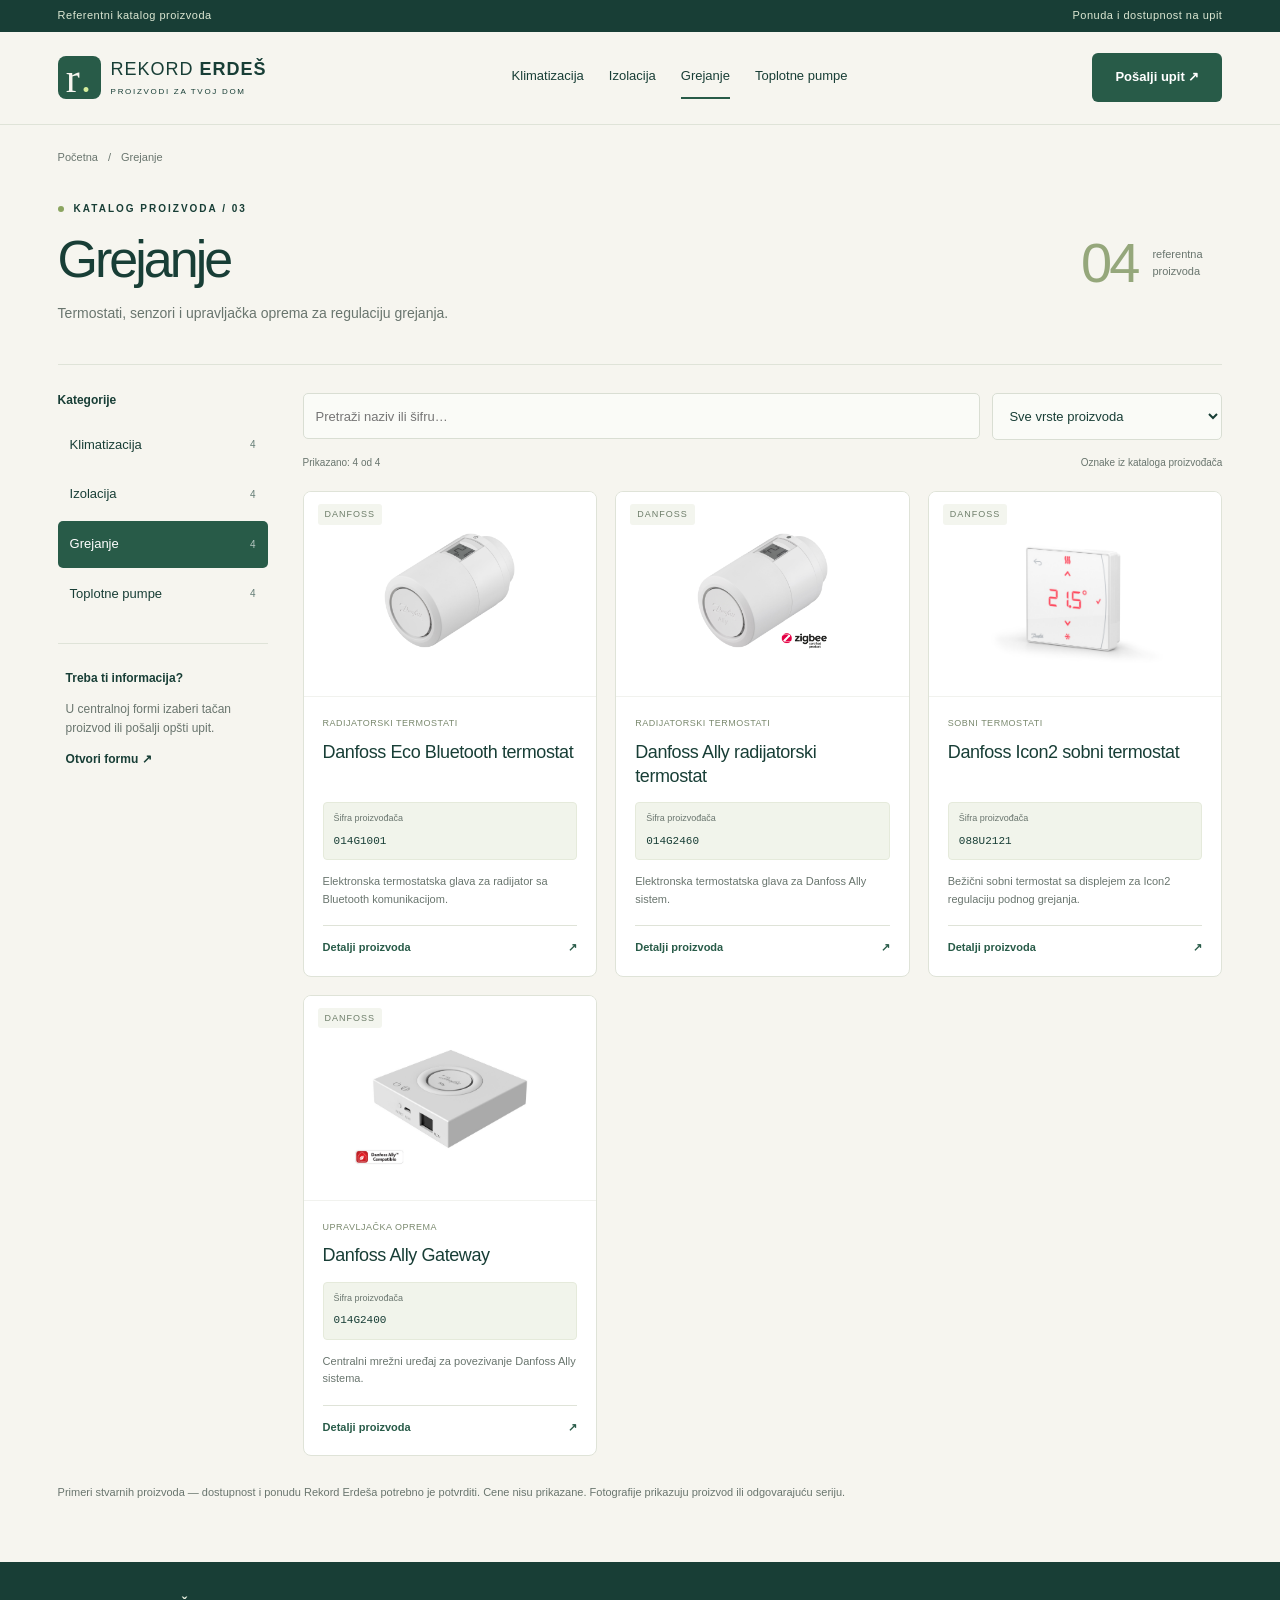
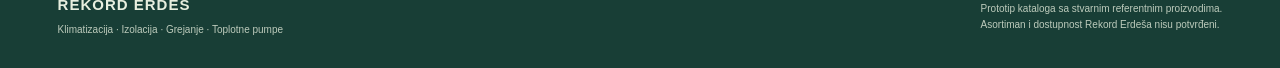
==== grejanje.html @ 4fff4fd4 "Add files via upload" ====
<!doctype html><html lang="sr-Latn"><head><meta charset="utf-8"><meta name="viewport" content="width=device-width,initial-scale=1"><meta name="description" content="Katalog proizvoda za klimatizaciju, izolaciju i grejanje. Pronađi model i pošalji upit."><title>Grejanje | Rekord Erdeš</title><link rel="stylesheet" href="catalog.css"></head><body><div class="topline"><div class="wrap">Referentni katalog proizvoda <span>Ponuda i dostupnost na upit</span></div></div><header><div class="wrap nav"><a class="logo" href="index.html"><span class="mark">r<span>.</span></span><span>REKORD <b>ERDEŠ</b><small>PROIZVODI ZA TVOJ DOM</small></span></a><nav aria-label="Kategorije proizvoda"><a href="klimatizacija.html" >Klimatizacija</a><a href="izolacija.html" >Izolacija</a><a href="grejanje.html" aria-current="page">Grejanje</a><a href="toplotne-pumpe.html" >Toplotne pumpe</a></nav><a href="upit.html" class="btn">Pošalji upit ↗</a></div></header><main><section class="wrap category-page" data-category="grejanje"><div class="breadcrumb"><a href="index.html">Početna</a><span>/</span>Grejanje</div><div class="category-heading"><div><div class="eyebrow">Katalog proizvoda / 03</div><h1>Grejanje</h1><p>Termostati, senzori i upravljačka oprema za regulaciju grejanja.</p></div><div class="category-count"><b>04</b><span>referentna proizvoda</span></div></div><div class="catalog-layout"><aside><h2>Kategorije</h2><a href="klimatizacija.html" >Klimatizacija<span>4</span></a><a href="izolacija.html" >Izolacija<span>4</span></a><a href="grejanje.html" aria-current="page">Grejanje<span>4</span></a><a href="toplotne-pumpe.html" >Toplotne pumpe<span>4</span></a><div class="aside-note"><b>Treba ti informacija?</b><p>U centralnoj formi izaberi tačan proizvod ili pošalji opšti upit.</p><a href="upit.html">Otvori formu ↗</a></div></aside><div class="listing"><div class="catalog-toolbar"><div><label class="sr-only" for="catalog-search">Pretraži naziv ili šifru</label><input type="search" id="catalog-search" placeholder="Pretraži naziv ili šifru…"></div><div><label class="sr-only" for="catalog-type">Vrsta proizvoda</label><select id="catalog-type"><option value="">Sve vrste proizvoda</option></select></div></div><div class="result-line"><span id="product-count" role="status">4 proizvoda</span><span>Oznake iz kataloga proizvođača</span></div><div class="product-grid" id="catalog-products"></div><p id="no-products" hidden>Nema proizvoda za izabranu pretragu. Promeni naziv ili vrstu proizvoda.</p></div></div><p class="catalog-note">Primeri stvarnih proizvoda — dostupnost i ponudu Rekord Erdeša potrebno je potvrditi. Cene nisu prikazane. Fotografije prikazuju proizvod ili odgovarajuću seriju.</p></section><dialog id="product-dialog" aria-labelledby="detail-title"><button class="close-dialog" aria-label="Zatvori detalje">×</button><div id="product-detail"></div></dialog></main><footer><div class="wrap"><div><b>REKORD ERDEŠ</b><p>Klimatizacija · Izolacija · Grejanje · Toplotne pumpe</p></div><p>Prototip kataloga sa stvarnim referentnim proizvodima.<br>Asortiman i dostupnost Rekord Erdeša nisu potvrđeni.</p></div></footer><script src="catalog-data.js"></script><script src="catalog.js"></script></body></html>
---- catalog.css ----
:root{--ink:#183e36;--green:#285b48;--lime:#d5ed9c;--cream:#f6f5ef;--muted:#69756e;--line:#dfe3d8}*{box-sizing:border-box}html{scroll-behavior:smooth;scroll-padding-top:110px}body{margin:0;background:var(--cream);color:var(--ink);font-family:Arial,sans-serif;line-height:1.6}a{color:inherit;text-decoration:none}button,input,select,textarea{font:inherit}button,a,input,select,textarea{-webkit-tap-highlight-color:transparent}button{cursor:pointer}.wrap{width:min(1280px,91%);margin:auto}.topline{background:var(--ink);color:#dce7d3;font-size:11px;letter-spacing:.5px;padding:7px 0}.topline .wrap{display:flex;justify-content:space-between}header{background:var(--cream);border-bottom:1px solid var(--line);position:sticky;top:0;z-index:10}.nav{display:flex;align-items:center;justify-content:space-between;min-height:92px;gap:25px}.logo{display:flex;gap:10px;align-items:center;font-size:18px;line-height:1.2;letter-spacing:1px;white-space:nowrap}.logo small{display:block;font-size:8px;letter-spacing:1.7px;margin-top:6px}.mark{display:flex;background:var(--green);color:var(--cream);height:43px;width:43px;border-radius:8px;align-items:center;justify-content:center;font-family:Georgia,serif;font-size:42px;line-height:1}.mark>span{color:var(--lime)}nav{display:flex;gap:25px;font-size:13px}nav a{padding:10px 0}nav a[aria-current]{border-bottom:2px solid var(--green)}.btn{display:inline-flex;align-items:center;justify-content:center;background:var(--green);color:white;border:0;padding:14px 23px;border-radius:6px;font-size:13px;font-weight:600;cursor:pointer}.btn:hover{background:#1c4435}.btn:disabled{opacity:.6;cursor:wait}p{color:var(--muted)}.eyebrow{font-size:10px;text-transform:uppercase;letter-spacing:2px;font-weight:bold;display:flex;gap:10px;align-items:center}.eyebrow:before{content:'';width:6px;height:6px;display:block;border-radius:50%;background:#8ba560}h1{font-size:clamp(44px,5vw,72px);line-height:1.05;letter-spacing:-3px;font-weight:500;margin:22px 0}h1 em{font-family:Georgia,serif;color:#718563;font-weight:400}h2{font-size:34px;font-weight:500;line-height:1.2;letter-spacing:-1px}.home-hero{display:grid;grid-template-columns:1fr 1fr;gap:70px;align-items:center;padding:48px 0 64px}.home-hero p{max-width:400px;font-size:16px;margin-bottom:30px}.hero-product{position:relative;display:flex;align-items:center;justify-content:center;min-height:420px;background:#e9eddf;border-radius:100px 8px 8px 8px;overflow:hidden}.hero-product>img{width:82%;height:320px;object-fit:contain;margin-bottom:40px;mix-blend-mode:multiply}.hero-caption{position:absolute;bottom:22px;left:28px;display:flex;flex-direction:column;line-height:1.6}.hero-caption span{font-size:9px;letter-spacing:2px}.hero-caption b{font-weight:500;font-size:18px}.hero-caption small{font-size:11px;color:var(--muted)}.categories{border-top:1px solid var(--line);padding:48px 0 65px}.section-heading{display:flex;align-items:end;justify-content:space-between;gap:20px;margin-bottom:30px}.section-heading h2{margin:15px 0 0}.section-heading p{font-size:13px;margin:0}.category-grid{display:grid;grid-template-columns:repeat(4,1fr);gap:20px}.category-card{background:white;border:1px solid var(--line);border-radius:9px;overflow:hidden;transition:transform .2s,box-shadow .2s}.category-card:hover{transform:translateY(-4px);box-shadow:0 12px 30px #183e3610}.category-img{height:205px;background:#fff;padding:26px}.category-img img{width:100%;height:100%;object-fit:contain}.category-info{padding:20px;border-top:1px solid #edf0e8}.category-info small{font-size:9px;text-transform:uppercase;letter-spacing:1px;color:#738363}.category-info h2{font-size:21px;letter-spacing:-.6px;display:flex;justify-content:space-between;align-items:center;margin:10px 0}.category-info p{font-size:12px;line-height:1.6;margin-bottom:0}.notice{background:#e9eddf;padding:25px 30px;border-radius:8px;margin-bottom:65px;display:grid;grid-template-columns:170px 1fr;gap:6px 20px;font-size:13px}.notice p{margin:0}.notice a{grid-column:2;font-size:12px;text-decoration:underline}.category-page{padding:24px 0 60px}.breadcrumb{display:flex;gap:10px;font-size:11px;color:var(--muted);margin-bottom:35px}.breadcrumb a:hover{text-decoration:underline}.category-heading{display:flex;align-items:center;justify-content:space-between;padding-bottom:40px;gap:25px}.category-heading h1{font-size:52px;margin:15px 0}.category-heading p{margin:0;font-size:14px;max-width:540px}.category-count{display:flex;align-items:center;gap:15px}.category-count b{font-size:56px;font-weight:400;letter-spacing:-3px;color:#95a77b}.category-count span{font-size:11px;max-width:70px;color:var(--muted);line-height:1.5}.catalog-layout{display:grid;grid-template-columns:210px 1fr;gap:35px;border-top:1px solid var(--line);padding-top:28px}aside h2{font-size:12px;font-weight:bold;letter-spacing:0;margin:0 0 14px}aside>a{display:flex;align-items:center;justify-content:space-between;font-size:13px;padding:13px 12px;border-radius:5px;margin-bottom:3px}aside>a[aria-current]{background:var(--green);color:white}aside>a span{font-size:10px;opacity:.65}.aside-note{border-top:1px solid var(--line);margin-top:25px;padding:25px 8px;font-size:12px}.aside-note p{font-size:12px}.aside-note a{font-weight:bold;display:block;margin-top:12px}.listing{min-width:0}.catalog-toolbar{display:grid;grid-template-columns:1fr 230px;gap:12px}.catalog-toolbar input,.catalog-toolbar select{height:46px}.result-line{display:flex;justify-content:space-between;font-size:10px;color:var(--muted);padding:15px 0 20px}.product-grid{display:grid;grid-template-columns:repeat(3,minmax(0,1fr));gap:18px}.product-card{border:1px solid var(--line);border-radius:8px;background:white;overflow:hidden;display:flex;flex-direction:column}.product-visual{height:205px;padding:25px;background:white;position:relative;border-bottom:1px solid #f1f2ee;display:flex;align-items:center;justify-content:center}.product-visual img{max-width:100%;height:145px;object-fit:contain}.product-brand{position:absolute;top:12px;left:14px;font-size:9px;text-transform:uppercase;letter-spacing:1px;color:#6e7e6a;background:#f3f5ee;padding:3px 7px;border-radius:3px}.product-body{padding:19px;display:flex;flex:1;flex-direction:column}.product-type{font-size:9px;color:#7a896e;text-transform:uppercase;letter-spacing:.5px}.product-card h2{font-size:18px;line-height:1.35;letter-spacing:-.4px;margin:9px 0 14px}.product-code{background:#f1f4eb;border:1px solid #e5eadb;padding:8px 10px;border-radius:4px;margin-top:auto}.product-code span{display:block;font-size:9px;color:var(--muted)}.product-code b{font-size:11px;overflow-wrap:anywhere;font-family:Consolas,monospace;font-weight:500}.product-card p{font-size:11px;line-height:1.6;margin:13px 0 17px}.detail-button{border:0;border-top:1px solid var(--line);background:none;color:var(--green);padding:13px 0 0;text-align:left;font-weight:600;font-size:11px;display:flex;justify-content:space-between}.catalog-note{font-size:11px;max-width:800px;margin:28px 0 0}dialog{border:1px solid var(--line);border-radius:12px;padding:35px;width:min(740px,92vw);max-height:90dvh;color:var(--ink);background:var(--cream)}dialog::backdrop{background:#122a23a8}.close-dialog{position:absolute;top:10px;right:15px;font-size:26px;background:none;color:var(--ink);border:0;width:36px;height:36px}.detail-layout{display:grid;grid-template-columns:.8fr 1fr;gap:25px;align-items:start;margin-top:15px}.detail-layout>img{width:100%;height:260px;object-fit:contain;background:white;border-radius:6px;padding:15px}.detail-layout h2{font-size:25px;margin:12px 0}.detail-layout p{font-size:12px}.detail-layout dl{font-size:12px}.detail-layout dl>div{display:flex;justify-content:space-between;padding:8px 0;gap:15px;border-bottom:1px solid var(--line)}dd{margin:0;text-align:right}dt{color:var(--muted)}.source-link{font-size:12px;text-decoration:underline}.image-note{font-size:10px!important}.inquiry{padding:65px 0 75px;display:grid;grid-template-columns:.85fr 1.15fr;gap:80px}.inquiry>*{min-width:0}.inquiry h2{font-size:46px;margin:20px 0}.inquiry>div>p{font-size:15px}.checklist{padding:0;list-style:none;font-size:14px;line-height:2.5}.checklist li:before{content:'✓';margin-right:12px;color:#6d8f44}.contact-box{background:#e8eddf;padding:22px;border-radius:8px;margin-top:30px;font-size:14px}.contact-box b{display:block}.contact-box p{font-size:12px;margin:4px 0 0}form{background:white;border:1px solid var(--line);border-radius:12px;padding:30px}.fields{display:grid;grid-template-columns:1fr 1fr;gap:18px}.field.full{grid-column:1/-1}label{display:block;font-size:12px;font-weight:bold;margin-bottom:7px}input,select,textarea{width:100%;min-width:0;padding:12px;border:1px solid #d9ded3;background:#fafbf7;border-radius:5px;color:var(--ink);font-size:13px}textarea{resize:vertical}input:focus,select:focus,textarea:focus{outline:2px solid #8ca46d;outline-offset:2px}select{min-height:47px;text-overflow:ellipsis}input:disabled,select:disabled{opacity:.6;cursor:not-allowed}form .btn{width:100%;margin-top:22px}.small{font-size:11px}.inquiry .help{font-size:12px;line-height:1.5;margin:7px 0 0}.general-label{display:flex;align-items:flex-start;gap:10px;padding:13px;background:#edf2e5;border-radius:6px;cursor:pointer;font-weight:500}.general-label input{width:18px;height:18px;flex-shrink:0;margin:2px 0;accent-color:var(--green)}#result{padding:12px;background:#e9f2df;border-radius:6px;font-size:13px;margin-top:16px}.sources{padding:35px 0 70px;max-width:850px}.sources h1{font-size:48px}.sources article{border-bottom:1px solid var(--line);padding:18px 0}.sources h2{font-size:20px;letter-spacing:0}.sources p,.sources a{font-size:13px}.sources a{text-decoration:underline}footer{background:var(--ink);color:#e8efdf;padding:30px 0}footer .wrap{display:flex;align-items:center;justify-content:space-between;gap:20px}footer b{font-size:15px;letter-spacing:1px}footer p{color:#bdcbbc;font-size:10px;margin:4px 0 0}.sr-only{position:absolute;width:1px;height:1px;padding:0;margin:-1px;overflow:hidden;clip:rect(0,0,0,0);white-space:nowrap;border:0}:focus-visible{outline:3px solid #8eaa61;outline-offset:4px}[hidden]{display:none!important}@media(max-width:1100px){nav{gap:14px;font-size:12px}.product-grid{grid-template-columns:repeat(2,minmax(0,1fr))}.category-grid{grid-template-columns:repeat(2,1fr)}.home-hero{gap:30px}.catalog-layout{grid-template-columns:180px 1fr;gap:25px}.inquiry{gap:35px}}@media(max-width:760px){.nav{flex-wrap:wrap;gap:14px;padding-top:15px;padding-bottom:12px;min-height:80px}.logo{font-size:15px}.logo small{font-size:7px}.mark{width:35px;height:35px;font-size:35px}.nav>.btn{padding:11px 15px;font-size:11px}nav{order:3;width:100%;justify-content:space-between;gap:10px;overflow:auto;font-size:11px}nav a{white-space:nowrap;padding:4px 0}.home-hero{grid-template-columns:1fr;padding:35px 0;gap:25px}h1{font-size:52px}.home-hero p{font-size:15px}.hero-product{min-height:315px;border-radius:70px 8px 8px 8px}.hero-product>img{height:235px}.hero-caption{bottom:15px}.categories{padding:35px 0}.section-heading{display:block}.section-heading h2{font-size:29px}.section-heading p{margin-top:18px}.category-grid{gap:13px}.category-img{height:165px;padding:20px}.category-info{padding:15px}.category-info h2{font-size:17px}.category-info p{font-size:11px}.notice{grid-template-columns:1fr;margin-bottom:35px;padding:22px}.notice a{grid-column:auto}.category-page{padding-top:20px}.breadcrumb{margin-bottom:25px}.category-heading{padding-bottom:25px}.category-heading h1{font-size:39px;letter-spacing:-1.7px}.category-heading p{font-size:13px}.category-count{display:none}.catalog-layout{grid-template-columns:1fr;gap:20px;padding-top:18px}aside{display:flex;gap:7px;overflow:auto;padding-bottom:5px}aside h2,.aside-note{display:none}aside>a{flex-shrink:0;padding:8px 12px;border:1px solid var(--line);font-size:11px}aside>a span{margin-left:10px}.catalog-toolbar{grid-template-columns:1fr 1fr;gap:8px}.catalog-toolbar input,.catalog-toolbar select{font-size:12px}.result-line{font-size:9px;gap:15px}.product-grid{gap:12px}.product-visual{height:170px;padding:20px}.product-visual img{height:120px}.product-body{padding:14px}.product-card h2{font-size:16px}.product-code b{font-size:10px}.product-card p{font-size:11px}.inquiry{grid-template-columns:1fr;padding:35px 0;gap:25px}.inquiry h2{font-size:38px}form{padding:22px}.fields{grid-template-columns:1fr}.field.full{grid-column:auto}.detail-layout{grid-template-columns:1fr}.detail-layout>img{height:210px}dialog{padding:28px 22px}.topline{font-size:9px}.topline span{display:none}footer .wrap{flex-direction:column;align-items:flex-start}}@media(max-width:480px){.category-grid,.product-grid{grid-template-columns:1fr}.catalog-toolbar{grid-template-columns:1fr}.product-visual{height:230px}.product-visual img{height:180px}.category-img{height:200px}.category-info h2{font-size:21px}}

@media(max-width:480px){.product-card h2{font-size:20px}.product-card p{font-size:13px}.product-code b{font-size:12px}.product-code span{font-size:11px}.product-type{font-size:10px}.detail-button{font-size:13px}.product-body{padding:20px}}
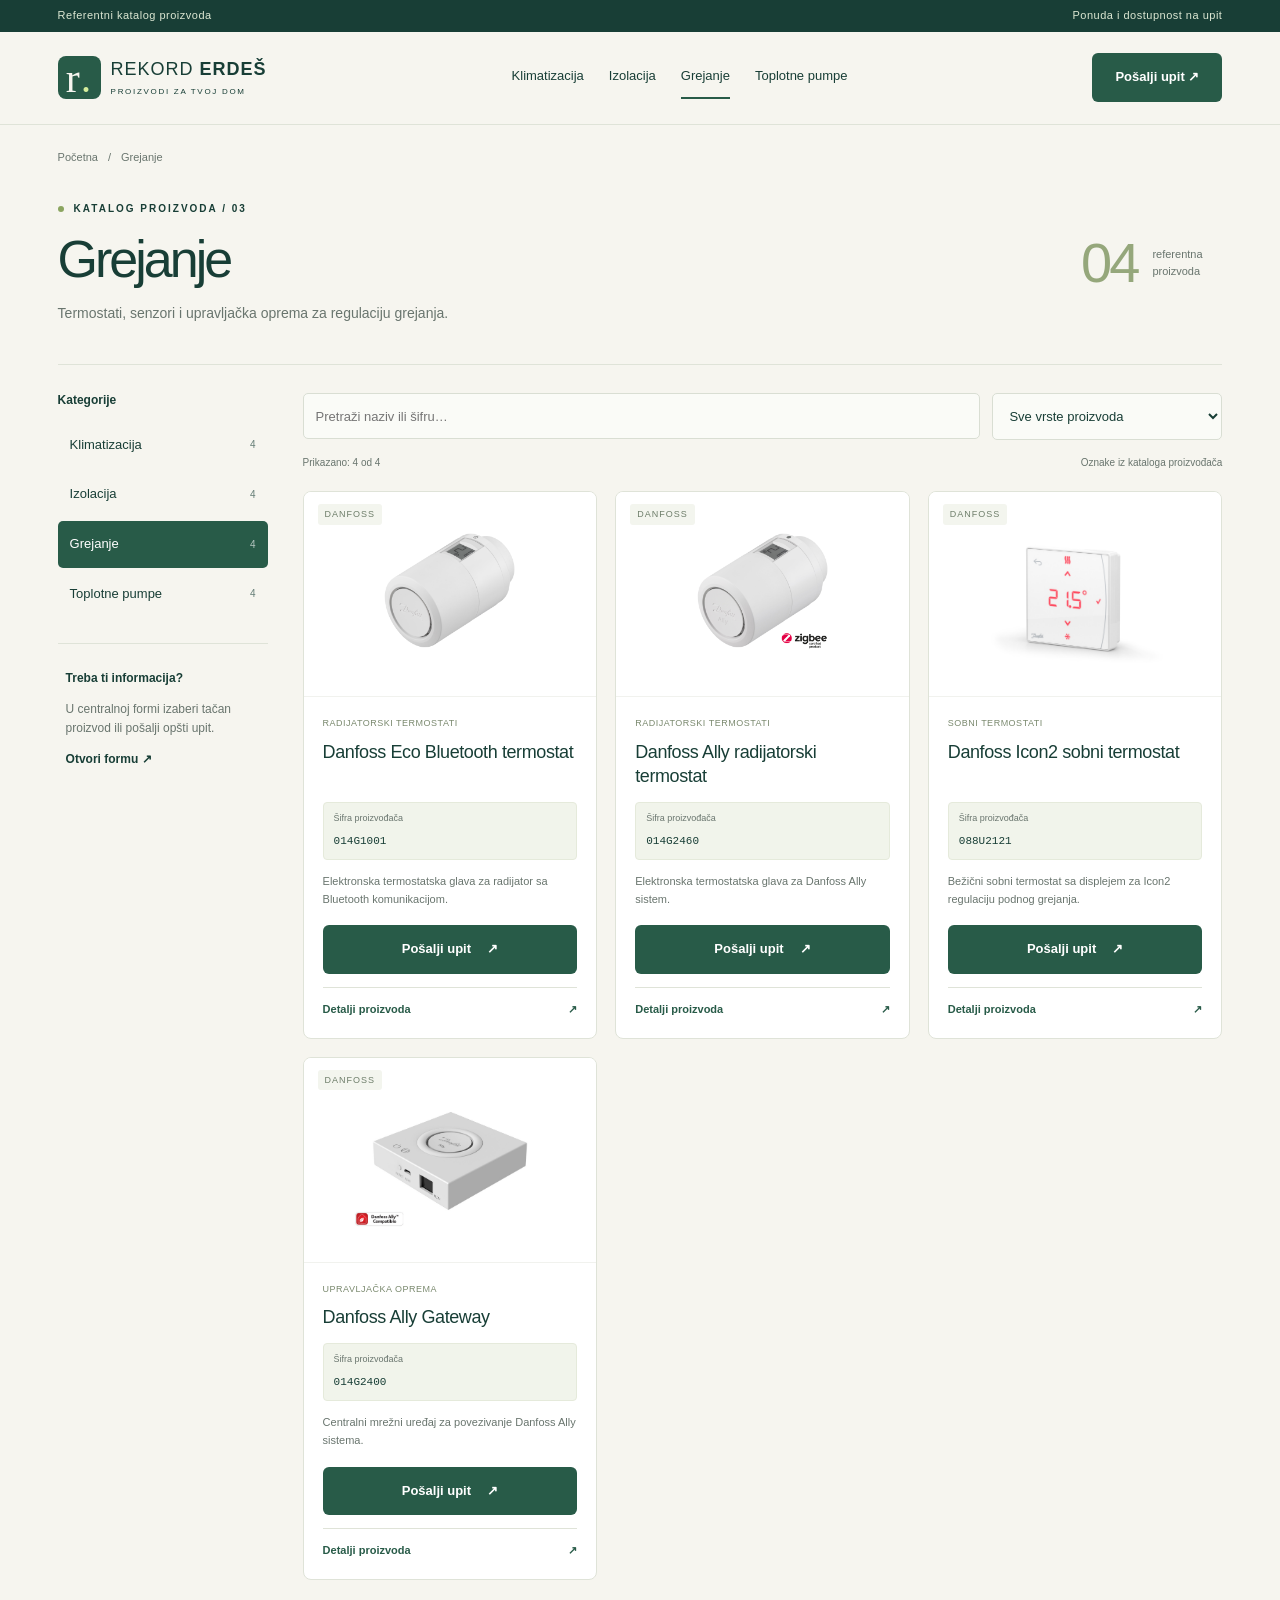
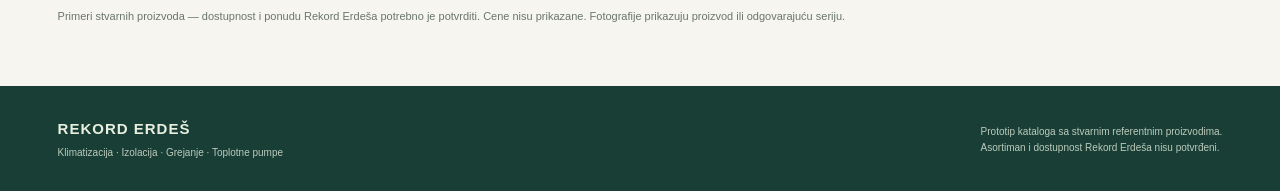
==== commit 803af6da: "Add files via upload" ====
--- a/grejanje.html
+++ b/grejanje.html
@@ -1 +1 @@
-<!doctype html><html lang="sr-Latn"><head><meta charset="utf-8"><meta name="viewport" content="width=device-width,initial-scale=1"><meta name="description" content="Katalog proizvoda za klimatizaciju, izolaciju i grejanje. Pronađi model i pošalji upit."><title>Grejanje | Rekord Erdeš</title><link rel="stylesheet" href="catalog.css"></head><body><div class="topline"><div class="wrap">Referentni katalog proizvoda <span>Ponuda i dostupnost na upit</span></div></div><header><div class="wrap nav"><a class="logo" href="index.html"><span class="mark">r<span>.</span></span><span>REKORD <b>ERDEŠ</b><small>PROIZVODI ZA TVOJ DOM</small></span></a><nav aria-label="Kategorije proizvoda"><a href="klimatizacija.html" >Klimatizacija</a><a href="izolacija.html" >Izolacija</a><a href="grejanje.html" aria-current="page">Grejanje</a><a href="toplotne-pumpe.html" >Toplotne pumpe</a></nav><a href="upit.html" class="btn">Pošalji upit ↗</a></div></header><main><section class="wrap category-page" data-category="grejanje"><div class="breadcrumb"><a href="index.html">Početna</a><span>/</span>Grejanje</div><div class="category-heading"><div><div class="eyebrow">Katalog proizvoda / 03</div><h1>Grejanje</h1><p>Termostati, senzori i upravljačka oprema za regulaciju grejanja.</p></div><div class="category-count"><b>04</b><span>referentna proizvoda</span></div></div><div class="catalog-layout"><aside><h2>Kategorije</h2><a href="klimatizacija.html" >Klimatizacija<span>4</span></a><a href="izolacija.html" >Izolacija<span>4</span></a><a href="grejanje.html" aria-current="page">Grejanje<span>4</span></a><a href="toplotne-pumpe.html" >Toplotne pumpe<span>4</span></a><div class="aside-note"><b>Treba ti informacija?</b><p>U centralnoj formi izaberi tačan proizvod ili pošalji opšti upit.</p><a href="upit.html">Otvori formu ↗</a></div></aside><div class="listing"><div class="catalog-toolbar"><div><label class="sr-only" for="catalog-search">Pretraži naziv ili šifru</label><input type="search" id="catalog-search" placeholder="Pretraži naziv ili šifru…"></div><div><label class="sr-only" for="catalog-type">Vrsta proizvoda</label><select id="catalog-type"><option value="">Sve vrste proizvoda</option></select></div></div><div class="result-line"><span id="product-count" role="status">4 proizvoda</span><span>Oznake iz kataloga proizvođača</span></div><div class="product-grid" id="catalog-products"></div><p id="no-products" hidden>Nema proizvoda za izabranu pretragu. Promeni naziv ili vrstu proizvoda.</p></div></div><p class="catalog-note">Primeri stvarnih proizvoda — dostupnost i ponudu Rekord Erdeša potrebno je potvrditi. Cene nisu prikazane. Fotografije prikazuju proizvod ili odgovarajuću seriju.</p></section><dialog id="product-dialog" aria-labelledby="detail-title"><button class="close-dialog" aria-label="Zatvori detalje">×</button><div id="product-detail"></div></dialog></main><footer><div class="wrap"><div><b>REKORD ERDEŠ</b><p>Klimatizacija · Izolacija · Grejanje · Toplotne pumpe</p></div><p>Prototip kataloga sa stvarnim referentnim proizvodima.<br>Asortiman i dostupnost Rekord Erdeša nisu potvrđeni.</p></div></footer><script src="catalog-data.js"></script><script src="catalog.js"></script></body></html>+<!doctype html><html lang="sr-Latn"><head><meta charset="utf-8"><meta name="viewport" content="width=device-width,initial-scale=1"><meta name="description" content="Katalog proizvoda za klimatizaciju, izolaciju i grejanje. Pronađi model i pošalji upit."><title>Grejanje | Rekord Erdeš</title><link rel="stylesheet" href="catalog.css?v=20261015-8"></head><body><div class="topline"><div class="wrap">Referentni katalog proizvoda <span>Ponuda i dostupnost na upit</span></div></div><header><div class="wrap nav"><a class="logo" href="index.html"><span class="mark">r<span>.</span></span><span>REKORD <b>ERDEŠ</b><small>PROIZVODI ZA TVOJ DOM</small></span></a><nav aria-label="Kategorije proizvoda"><a href="klimatizacija.html" >Klimatizacija</a><a href="izolacija.html" >Izolacija</a><a href="grejanje.html" aria-current="page">Grejanje</a><a href="toplotne-pumpe.html" >Toplotne pumpe</a></nav><a href="upit.html" class="btn">Pošalji upit ↗</a></div></header><main><section class="wrap category-page" data-category="grejanje"><div class="breadcrumb"><a href="index.html">Početna</a><span>/</span>Grejanje</div><div class="category-heading"><div><div class="eyebrow">Katalog proizvoda / 03</div><h1>Grejanje</h1><p>Termostati, senzori i upravljačka oprema za regulaciju grejanja.</p></div><div class="category-count"><b>04</b><span>referentna proizvoda</span></div></div><div class="catalog-layout"><aside><h2>Kategorije</h2><a href="klimatizacija.html" >Klimatizacija<span>4</span></a><a href="izolacija.html" >Izolacija<span>4</span></a><a href="grejanje.html" aria-current="page">Grejanje<span>4</span></a><a href="toplotne-pumpe.html" >Toplotne pumpe<span>4</span></a><div class="aside-note"><b>Treba ti informacija?</b><p>U centralnoj formi izaberi tačan proizvod ili pošalji opšti upit.</p><a href="upit.html">Otvori formu ↗</a></div></aside><div class="listing"><div class="catalog-toolbar"><div><label class="sr-only" for="catalog-search">Pretraži naziv ili šifru</label><input type="search" id="catalog-search" placeholder="Pretraži naziv ili šifru…"></div><div><label class="sr-only" for="catalog-type">Vrsta proizvoda</label><select id="catalog-type"><option value="">Sve vrste proizvoda</option></select></div></div><div class="result-line"><span id="product-count" role="status">4 proizvoda</span><span>Oznake iz kataloga proizvođača</span></div><div class="product-grid" id="catalog-products"></div><p id="no-products" hidden>Nema proizvoda za izabranu pretragu. Promeni naziv ili vrstu proizvoda.</p></div></div><p class="catalog-note">Primeri stvarnih proizvoda — dostupnost i ponudu Rekord Erdeša potrebno je potvrditi. Cene nisu prikazane. Fotografije prikazuju proizvod ili odgovarajuću seriju.</p></section><dialog id="product-dialog" aria-labelledby="detail-title"><button class="close-dialog" aria-label="Zatvori detalje">×</button><div id="product-detail"></div></dialog></main><footer><div class="wrap"><div><b>REKORD ERDEŠ</b><p>Klimatizacija · Izolacija · Grejanje · Toplotne pumpe</p></div><p>Prototip kataloga sa stvarnim referentnim proizvodima.<br>Asortiman i dostupnost Rekord Erdeša nisu potvrđeni.</p></div></footer><script src="catalog-data.js?v=20261015-8"></script><script src="catalog.js?v=20261015-8"></script></body></html>
--- a/catalog.css
+++ b/catalog.css
@@ -1,3 +1,7 @@
 :root{--ink:#183e36;--green:#285b48;--lime:#d5ed9c;--cream:#f6f5ef;--muted:#69756e;--line:#dfe3d8}*{box-sizing:border-box}html{scroll-behavior:smooth;scroll-padding-top:110px}body{margin:0;background:var(--cream);color:var(--ink);font-family:Arial,sans-serif;line-height:1.6}a{color:inherit;text-decoration:none}button,input,select,textarea{font:inherit}button,a,input,select,textarea{-webkit-tap-highlight-color:transparent}button{cursor:pointer}.wrap{width:min(1280px,91%);margin:auto}.topline{background:var(--ink);color:#dce7d3;font-size:11px;letter-spacing:.5px;padding:7px 0}.topline .wrap{display:flex;justify-content:space-between}header{background:var(--cream);border-bottom:1px solid var(--line);position:sticky;top:0;z-index:10}.nav{display:flex;align-items:center;justify-content:space-between;min-height:92px;gap:25px}.logo{display:flex;gap:10px;align-items:center;font-size:18px;line-height:1.2;letter-spacing:1px;white-space:nowrap}.logo small{display:block;font-size:8px;letter-spacing:1.7px;margin-top:6px}.mark{display:flex;background:var(--green);color:var(--cream);height:43px;width:43px;border-radius:8px;align-items:center;justify-content:center;font-family:Georgia,serif;font-size:42px;line-height:1}.mark>span{color:var(--lime)}nav{display:flex;gap:25px;font-size:13px}nav a{padding:10px 0}nav a[aria-current]{border-bottom:2px solid var(--green)}.btn{display:inline-flex;align-items:center;justify-content:center;background:var(--green);color:white;border:0;padding:14px 23px;border-radius:6px;font-size:13px;font-weight:600;cursor:pointer}.btn:hover{background:#1c4435}.btn:disabled{opacity:.6;cursor:wait}p{color:var(--muted)}.eyebrow{font-size:10px;text-transform:uppercase;letter-spacing:2px;font-weight:bold;display:flex;gap:10px;align-items:center}.eyebrow:before{content:'';width:6px;height:6px;display:block;border-radius:50%;background:#8ba560}h1{font-size:clamp(44px,5vw,72px);line-height:1.05;letter-spacing:-3px;font-weight:500;margin:22px 0}h1 em{font-family:Georgia,serif;color:#718563;font-weight:400}h2{font-size:34px;font-weight:500;line-height:1.2;letter-spacing:-1px}.home-hero{display:grid;grid-template-columns:1fr 1fr;gap:70px;align-items:center;padding:48px 0 64px}.home-hero p{max-width:400px;font-size:16px;margin-bottom:30px}.hero-product{position:relative;display:flex;align-items:center;justify-content:center;min-height:420px;background:#e9eddf;border-radius:100px 8px 8px 8px;overflow:hidden}.hero-product>img{width:82%;height:320px;object-fit:contain;margin-bottom:40px;mix-blend-mode:multiply}.hero-caption{position:absolute;bottom:22px;left:28px;display:flex;flex-direction:column;line-height:1.6}.hero-caption span{font-size:9px;letter-spacing:2px}.hero-caption b{font-weight:500;font-size:18px}.hero-caption small{font-size:11px;color:var(--muted)}.categories{border-top:1px solid var(--line);padding:48px 0 65px}.section-heading{display:flex;align-items:end;justify-content:space-between;gap:20px;margin-bottom:30px}.section-heading h2{margin:15px 0 0}.section-heading p{font-size:13px;margin:0}.category-grid{display:grid;grid-template-columns:repeat(4,1fr);gap:20px}.category-card{background:white;border:1px solid var(--line);border-radius:9px;overflow:hidden;transition:transform .2s,box-shadow .2s}.category-card:hover{transform:translateY(-4px);box-shadow:0 12px 30px #183e3610}.category-img{height:205px;background:#fff;padding:26px}.category-img img{width:100%;height:100%;object-fit:contain}.category-info{padding:20px;border-top:1px solid #edf0e8}.category-info small{font-size:9px;text-transform:uppercase;letter-spacing:1px;color:#738363}.category-info h2{font-size:21px;letter-spacing:-.6px;display:flex;justify-content:space-between;align-items:center;margin:10px 0}.category-info p{font-size:12px;line-height:1.6;margin-bottom:0}.notice{background:#e9eddf;padding:25px 30px;border-radius:8px;margin-bottom:65px;display:grid;grid-template-columns:170px 1fr;gap:6px 20px;font-size:13px}.notice p{margin:0}.notice a{grid-column:2;font-size:12px;text-decoration:underline}.category-page{padding:24px 0 60px}.breadcrumb{display:flex;gap:10px;font-size:11px;color:var(--muted);margin-bottom:35px}.breadcrumb a:hover{text-decoration:underline}.category-heading{display:flex;align-items:center;justify-content:space-between;padding-bottom:40px;gap:25px}.category-heading h1{font-size:52px;margin:15px 0}.category-heading p{margin:0;font-size:14px;max-width:540px}.category-count{display:flex;align-items:center;gap:15px}.category-count b{font-size:56px;font-weight:400;letter-spacing:-3px;color:#95a77b}.category-count span{font-size:11px;max-width:70px;color:var(--muted);line-height:1.5}.catalog-layout{display:grid;grid-template-columns:210px 1fr;gap:35px;border-top:1px solid var(--line);padding-top:28px}aside h2{font-size:12px;font-weight:bold;letter-spacing:0;margin:0 0 14px}aside>a{display:flex;align-items:center;justify-content:space-between;font-size:13px;padding:13px 12px;border-radius:5px;margin-bottom:3px}aside>a[aria-current]{background:var(--green);color:white}aside>a span{font-size:10px;opacity:.65}.aside-note{border-top:1px solid var(--line);margin-top:25px;padding:25px 8px;font-size:12px}.aside-note p{font-size:12px}.aside-note a{font-weight:bold;display:block;margin-top:12px}.listing{min-width:0}.catalog-toolbar{display:grid;grid-template-columns:1fr 230px;gap:12px}.catalog-toolbar input,.catalog-toolbar select{height:46px}.result-line{display:flex;justify-content:space-between;font-size:10px;color:var(--muted);padding:15px 0 20px}.product-grid{display:grid;grid-template-columns:repeat(3,minmax(0,1fr));gap:18px}.product-card{border:1px solid var(--line);border-radius:8px;background:white;overflow:hidden;display:flex;flex-direction:column}.product-visual{height:205px;padding:25px;background:white;position:relative;border-bottom:1px solid #f1f2ee;display:flex;align-items:center;justify-content:center}.product-visual img{max-width:100%;height:145px;object-fit:contain}.product-brand{position:absolute;top:12px;left:14px;font-size:9px;text-transform:uppercase;letter-spacing:1px;color:#6e7e6a;background:#f3f5ee;padding:3px 7px;border-radius:3px}.product-body{padding:19px;display:flex;flex:1;flex-direction:column}.product-type{font-size:9px;color:#7a896e;text-transform:uppercase;letter-spacing:.5px}.product-card h2{font-size:18px;line-height:1.35;letter-spacing:-.4px;margin:9px 0 14px}.product-code{background:#f1f4eb;border:1px solid #e5eadb;padding:8px 10px;border-radius:4px;margin-top:auto}.product-code span{display:block;font-size:9px;color:var(--muted)}.product-code b{font-size:11px;overflow-wrap:anywhere;font-family:Consolas,monospace;font-weight:500}.product-card p{font-size:11px;line-height:1.6;margin:13px 0 17px}.detail-button{border:0;border-top:1px solid var(--line);background:none;color:var(--green);padding:13px 0 0;text-align:left;font-weight:600;font-size:11px;display:flex;justify-content:space-between}.catalog-note{font-size:11px;max-width:800px;margin:28px 0 0}dialog{border:1px solid var(--line);border-radius:12px;padding:35px;width:min(740px,92vw);max-height:90dvh;color:var(--ink);background:var(--cream)}dialog::backdrop{background:#122a23a8}.close-dialog{position:absolute;top:10px;right:15px;font-size:26px;background:none;color:var(--ink);border:0;width:36px;height:36px}.detail-layout{display:grid;grid-template-columns:.8fr 1fr;gap:25px;align-items:start;margin-top:15px}.detail-layout>img{width:100%;height:260px;object-fit:contain;background:white;border-radius:6px;padding:15px}.detail-layout h2{font-size:25px;margin:12px 0}.detail-layout p{font-size:12px}.detail-layout dl{font-size:12px}.detail-layout dl>div{display:flex;justify-content:space-between;padding:8px 0;gap:15px;border-bottom:1px solid var(--line)}dd{margin:0;text-align:right}dt{color:var(--muted)}.source-link{font-size:12px;text-decoration:underline}.image-note{font-size:10px!important}.inquiry{padding:65px 0 75px;display:grid;grid-template-columns:.85fr 1.15fr;gap:80px}.inquiry>*{min-width:0}.inquiry h2{font-size:46px;margin:20px 0}.inquiry>div>p{font-size:15px}.checklist{padding:0;list-style:none;font-size:14px;line-height:2.5}.checklist li:before{content:'✓';margin-right:12px;color:#6d8f44}.contact-box{background:#e8eddf;padding:22px;border-radius:8px;margin-top:30px;font-size:14px}.contact-box b{display:block}.contact-box p{font-size:12px;margin:4px 0 0}form{background:white;border:1px solid var(--line);border-radius:12px;padding:30px}.fields{display:grid;grid-template-columns:1fr 1fr;gap:18px}.field.full{grid-column:1/-1}label{display:block;font-size:12px;font-weight:bold;margin-bottom:7px}input,select,textarea{width:100%;min-width:0;padding:12px;border:1px solid #d9ded3;background:#fafbf7;border-radius:5px;color:var(--ink);font-size:13px}textarea{resize:vertical}input:focus,select:focus,textarea:focus{outline:2px solid #8ca46d;outline-offset:2px}select{min-height:47px;text-overflow:ellipsis}input:disabled,select:disabled{opacity:.6;cursor:not-allowed}form .btn{width:100%;margin-top:22px}.small{font-size:11px}.inquiry .help{font-size:12px;line-height:1.5;margin:7px 0 0}.general-label{display:flex;align-items:flex-start;gap:10px;padding:13px;background:#edf2e5;border-radius:6px;cursor:pointer;font-weight:500}.general-label input{width:18px;height:18px;flex-shrink:0;margin:2px 0;accent-color:var(--green)}#result{padding:12px;background:#e9f2df;border-radius:6px;font-size:13px;margin-top:16px}.sources{padding:35px 0 70px;max-width:850px}.sources h1{font-size:48px}.sources article{border-bottom:1px solid var(--line);padding:18px 0}.sources h2{font-size:20px;letter-spacing:0}.sources p,.sources a{font-size:13px}.sources a{text-decoration:underline}footer{background:var(--ink);color:#e8efdf;padding:30px 0}footer .wrap{display:flex;align-items:center;justify-content:space-between;gap:20px}footer b{font-size:15px;letter-spacing:1px}footer p{color:#bdcbbc;font-size:10px;margin:4px 0 0}.sr-only{position:absolute;width:1px;height:1px;padding:0;margin:-1px;overflow:hidden;clip:rect(0,0,0,0);white-space:nowrap;border:0}:focus-visible{outline:3px solid #8eaa61;outline-offset:4px}[hidden]{display:none!important}@media(max-width:1100px){nav{gap:14px;font-size:12px}.product-grid{grid-template-columns:repeat(2,minmax(0,1fr))}.category-grid{grid-template-columns:repeat(2,1fr)}.home-hero{gap:30px}.catalog-layout{grid-template-columns:180px 1fr;gap:25px}.inquiry{gap:35px}}@media(max-width:760px){.nav{flex-wrap:wrap;gap:14px;padding-top:15px;padding-bottom:12px;min-height:80px}.logo{font-size:15px}.logo small{font-size:7px}.mark{width:35px;height:35px;font-size:35px}.nav>.btn{padding:11px 15px;font-size:11px}nav{order:3;width:100%;justify-content:space-between;gap:10px;overflow:auto;font-size:11px}nav a{white-space:nowrap;padding:4px 0}.home-hero{grid-template-columns:1fr;padding:35px 0;gap:25px}h1{font-size:52px}.home-hero p{font-size:15px}.hero-product{min-height:315px;border-radius:70px 8px 8px 8px}.hero-product>img{height:235px}.hero-caption{bottom:15px}.categories{padding:35px 0}.section-heading{display:block}.section-heading h2{font-size:29px}.section-heading p{margin-top:18px}.category-grid{gap:13px}.category-img{height:165px;padding:20px}.category-info{padding:15px}.category-info h2{font-size:17px}.category-info p{font-size:11px}.notice{grid-template-columns:1fr;margin-bottom:35px;padding:22px}.notice a{grid-column:auto}.category-page{padding-top:20px}.breadcrumb{margin-bottom:25px}.category-heading{padding-bottom:25px}.category-heading h1{font-size:39px;letter-spacing:-1.7px}.category-heading p{font-size:13px}.category-count{display:none}.catalog-layout{grid-template-columns:1fr;gap:20px;padding-top:18px}aside{display:flex;gap:7px;overflow:auto;padding-bottom:5px}aside h2,.aside-note{display:none}aside>a{flex-shrink:0;padding:8px 12px;border:1px solid var(--line);font-size:11px}aside>a span{margin-left:10px}.catalog-toolbar{grid-template-columns:1fr 1fr;gap:8px}.catalog-toolbar input,.catalog-toolbar select{font-size:12px}.result-line{font-size:9px;gap:15px}.product-grid{gap:12px}.product-visual{height:170px;padding:20px}.product-visual img{height:120px}.product-body{padding:14px}.product-card h2{font-size:16px}.product-code b{font-size:10px}.product-card p{font-size:11px}.inquiry{grid-template-columns:1fr;padding:35px 0;gap:25px}.inquiry h2{font-size:38px}form{padding:22px}.fields{grid-template-columns:1fr}.field.full{grid-column:auto}.detail-layout{grid-template-columns:1fr}.detail-layout>img{height:210px}dialog{padding:28px 22px}.topline{font-size:9px}.topline span{display:none}footer .wrap{flex-direction:column;align-items:flex-start}}@media(max-width:480px){.category-grid,.product-grid{grid-template-columns:1fr}.catalog-toolbar{grid-template-columns:1fr}.product-visual{height:230px}.product-visual img{height:180px}.category-img{height:200px}.category-info h2{font-size:21px}}
 
 @media(max-width:480px){.product-card h2{font-size:20px}.product-card p{font-size:13px}.product-code b{font-size:12px}.product-code span{font-size:11px}.product-type{font-size:10px}.detail-button{font-size:13px}.product-body{padding:20px}}
+
+.inquiry-button{width:100%;margin:0 0 13px;gap:16px}.product-body .detail-button{width:100%}
+
+.selected-product-panel{padding:22px;background:#edf2e5;border:1px solid #d7e1c8;border-radius:8px;margin-bottom:25px}.selected-product-panel h3{font-size:22px;line-height:1.3;margin:14px 0 8px;font-weight:500}.selected-product-panel p{font-size:12px;margin:6px 0;overflow-wrap:anywhere}.selected-product-panel #selected-product-code{font-weight:bold;color:var(--ink);font-family:Consolas,monospace;font-size:14px}.selected-product-panel button{background:none;border:0;border-bottom:1px solid var(--green);color:var(--green);padding:4px 0;margin-top:10px;font-size:12px}
